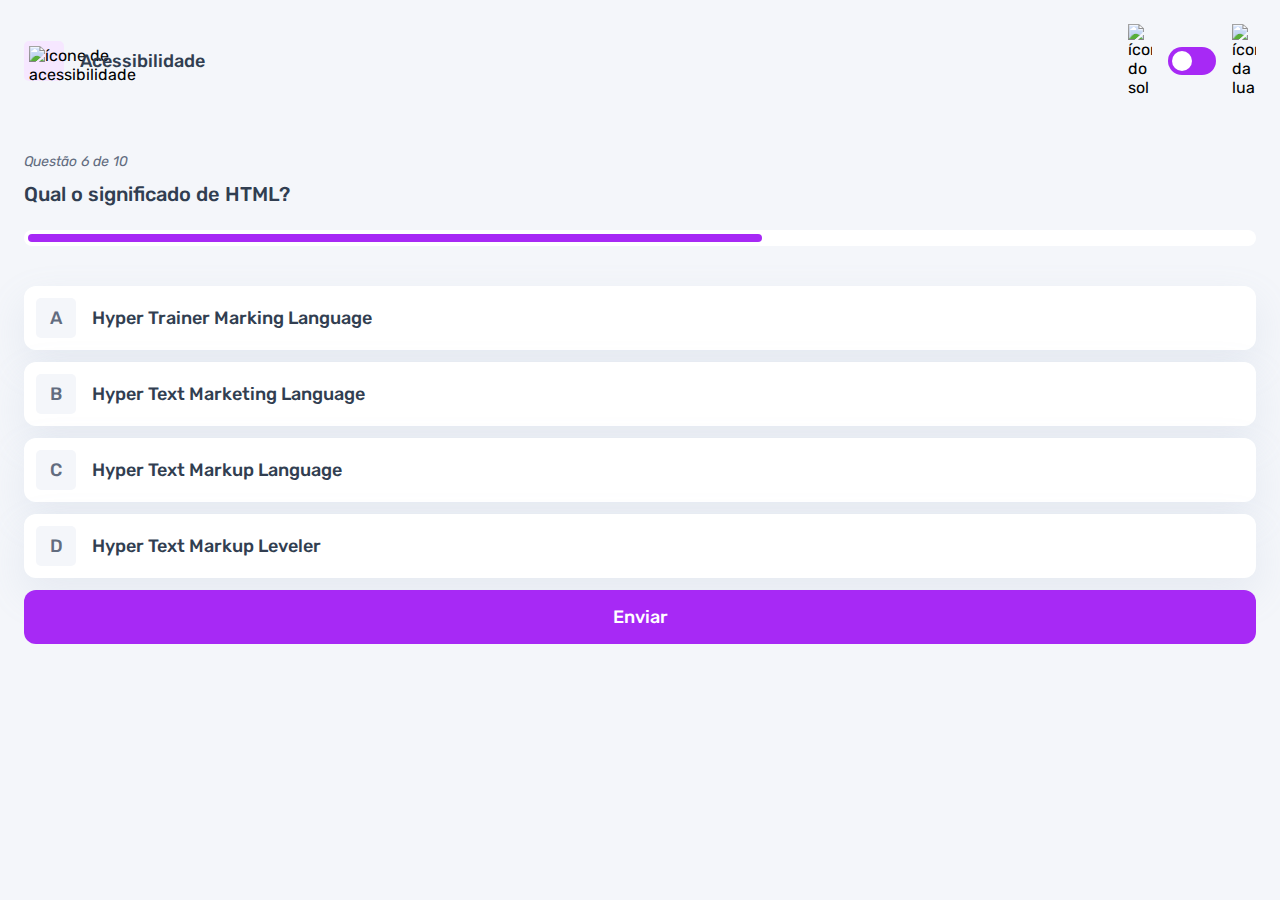
==== pages/quiz/quiz.html @ 2593b946 "adicionado o efeito de seleção nas alternativas" ====
<!DOCTYPE html>
<html lang="en">
<head>
    <meta charset="UTF-8">
    <meta name="viewport" content="width=device-width, initial-scale=1.0">
    <link rel="preconnect" href="https://fonts.googleapis.com">
    <link rel="preconnect" href="https://fonts.gstatic.com" crossorigin>
    <link href="https://fonts.googleapis.com/css2?family=Rubik:ital,wght@0,300..900;1,300..900&display=swap" rel="stylesheet">
    <link rel="stylesheet" href="quiz.css">
    <title>Quiz App</title>
</head>
<body>
    <header>
        <div class="assunto">
            <div class="assunto_icone">
                <img src="../../assets/images/icon-accessibility.svg" alt="ícone de acessibilidade">
            </div>

            <h1>Acessibilidade</h1>
        </div>

        <div class="tema">
            <img src="../../assets/images/icon-sun-dark.svg" alt="ícone do sol">
            <button>
                <div></div>
            </button>
            <img src="../../assets/images/icon-moon-dark.svg" alt="ícone da lua">
        </div>
    </header>

    <main>
        <section class="pergunta">
            <p>Questão 6 de 10</p>

            <h2>Qual o significado de HTML?</h2>

            <div class="barra_progresso">
                <div></div>
            </div>
        </section>

        <section class="alternativas">
            <form action="">
              <label for="alternativa_a">
                <input type="radio" id="alternativa_a" name="alternativa">

                <div>
                    <span>A</span>
                    Hyper Trainer Marking Language
                </div>
              </label>

              <label for="alternativa_b">
                <input type="radio" id="alternativa_b" name="alternativa">

                <div>
                    <span>B</span>
                    Hyper Text Marketing Language
                </div>
              </label>

              <label for="alternativa_c">
                <input type="radio" id="alternativa_c" name="alternativa">

                <div>
                    <span>C</span>
                    Hyper Text Markup Language
                </div>
              </label>

              <label for="alternativa_d">
                <input type="radio" id="alternativa_d" name="alternativa">

                <div>
                    <span>D</span>
                    Hyper Text Markup Leveler
                </div>
              </label>
            </form>

            <button>Enviar</button>
        </section>
    </main>
</body>
</html>
---- pages/quiz/quiz.css ----
*{
    margin:0;
    padding: 0;
    box-sizing: border-box;
    font-family: "Rubik", sans-serif;
    -webkit-font-smoothing: antialiased;
}

:root{
    --bg-color:#f4f6fa; 
    --purple:#a729f5;
    --primary-text-color: #313e51;
    --secundary-text-color: #626c7f;
    --button-bg:#fff;
    --shadow: 0px 16px 40px 0px rgba(143, 160, 193, 0.14);
    --bg-html: #fff1e9;
    --bg-css: #e0fdef;
    --bg-javascript: #ebf0ff;
    --bg-acessibilidade: #f6e7ff;
    --white: #fff;
    --green: #26d782;
    --red: #ee5454;
    --bg-mobile: url(../../assets/images/pattern-background-mobile-light.svg);
    --bg-desktop: url(../../assets/images/pattern-background-desktop-light.svg);
}

body.escuro {
    --bg-color:#313e51; 
    --bg-mobile: url(../../assets/images/pattern-background-mobile-dark.svg);
    --bg-desktop: url(../../assets/images/pattern-background-desktop-dark.svg);
    --primary-text-color: #fff;
    --secundary-text-color: #abc1e1;
    --button-bg:#3b4d66;
    --shadow: 0px 16px 40px 0px rgba(49, 62, 81, 0.14);
}

body{
    height: 100svh;
    background: var(--bg-mobile) var(--bg-color);
    background-repeat: no-repeat;
    background-size: cover;
}

header{
    display: flex;
    justify-content: space-between;
    padding: 16px 24px;
}

.assunto{
    display: flex;
    align-items: center;
    gap: 16px;
}

.assunto_icone {
    background: var(--bg-acessibilidade);
    width: 40px;
    height: 40px;
    padding: 5px;
    border-radius: 5px;
}

.assunto_icone img {
    width: 100%
}

.assunto h1{
    font-size: 18px;
    font-weight: 500;
    color: var(--primary-text-color);
}

.tema{
    padding: 8px 0;
    display: flex;
    align-items: center;
    gap: 8px;
}

.tema img{
    width: 16px;
}

.tema button{
    height: 20px;
    width: 32px;
    background:var(--purple);
    border: 0;
    border-radius: 999px;
    padding: 4px;
}

.tema button div{
    background: var(--white);
    width: 12px;
    height: 12px;
    border-radius: 999px;
}

main{
    padding: 32px 24px;
}

.pergunta{
    margin-bottom: 40px ;
}

.pergunta p {
    font-style: italic;
    font-size: 14px;
    color: var(--secundary-text-color);
    margin-bottom: 12px;
}

.pergunta h2 {
    font-size: 20px;
    font-weight: 500;
    color:var(--primary-text-color);
    line-height: 24px;
    margin-bottom: 24px;
}

.barra_progresso {
    background: var(--button-bg);
    height: 16px;
    padding: 4px;
    border-radius: 999px;
}

.barra_progresso div {
    height: 100%;
    width: 60%;
    background: var(--purple) ;
    border-radius: 999px;
}

.alternativas form{
    display:flex;
    flex-direction: column;
    gap: 12px;
    margin-bottom: 12px;
}

.alternativas label{
    display:block;
    background: var(--button-bg);
    padding: 12px;
    font-size: 18px;
    font-weight: 500;
    border-radius: 12px;
    box-shadow: var(--shadow);
    color: var(--primary-text-color);
}

.alternativas label:has(input:checked){
    outline: 3px solid var(--purple);

    & span {
        background: var(--purple);
        color: var(--white);
    }
    
}

.alternativas input{
    display:none;
}

.alternativas div{
    display: flex;
    align-items: center;
    gap: 16px;
}

.alternativas div span {
    width: 40px;
    height: 40px;
    background:var(--bg-color);
    border-radius: 5px;
    color:var(--secundary-text-color);

    display:flex;
    align-items: center;
    justify-content: center;
    flex-shrink: 0;
}

.alternativas button{
    padding: 16px;
    border-radius:12px;
    border: none;
    background: var(--purple);
    color: var(--white);
    width: 100%;

    font-size: 18px;
    font-weight: 500;
}

@media(min-width: 1100px){
    .tema {
        gap: 16px;
    }

    .tema img {
        width: 24px;
    }

    .tema button {
        width: 48px;
        height: 28px;
    }

    .tema button div{
        width: 20px;
        height: 20px;
    }
}
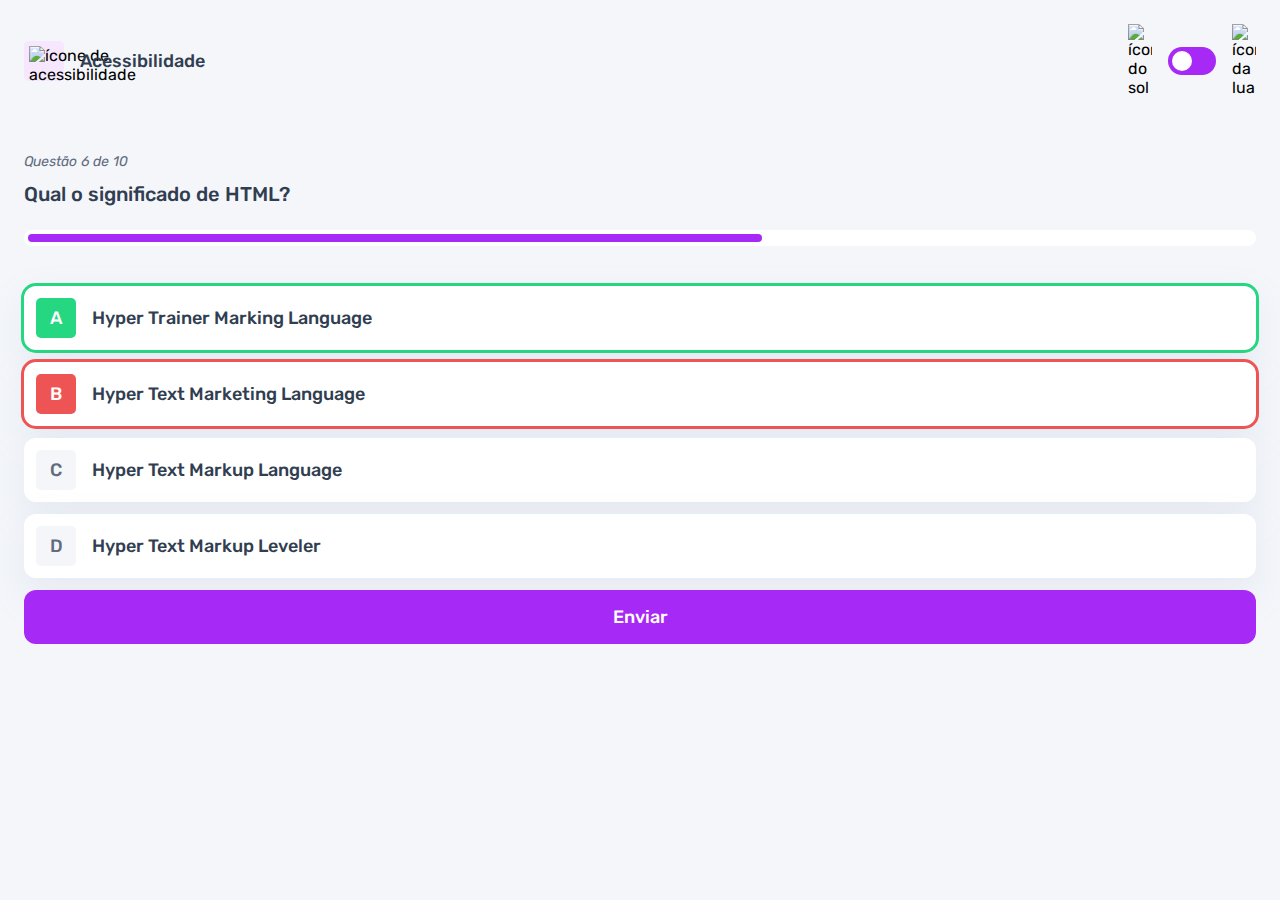
==== commit ffc1d097: "adicionado o efeito para alternativas corretas e erradas" ====
--- a/pages/quiz/quiz.html
+++ b/pages/quiz/quiz.html
@@ -41,7 +41,7 @@
 
         <section class="alternativas">
             <form action="">
-              <label for="alternativa_a">
+              <label for="alternativa_a" id="correta">
                 <input type="radio" id="alternativa_a" name="alternativa">
 
                 <div>
@@ -50,7 +50,7 @@
                 </div>
               </label>
 
-              <label for="alternativa_b">
+              <label for="alternativa_b" id="errada">
                 <input type="radio" id="alternativa_b" name="alternativa">
 
                 <div>
--- a/pages/quiz/quiz.css
+++ b/pages/quiz/quiz.css
@@ -159,8 +159,25 @@
     & span {
         background: var(--purple);
         color: var(--white);
-    }
-    
+    }     
+}
+
+.alternativas label#correta {
+    outline: 3px solid var(--green);
+
+    & span{
+        background:var(--green);
+        color:var(--white);
+    }
+}
+
+.alternativas label#errada{
+        outline: 3px solid var(--red);
+
+      & span {
+        background: var(--red);
+        color: var(--white);
+      } 
 }
 
 .alternativas input{
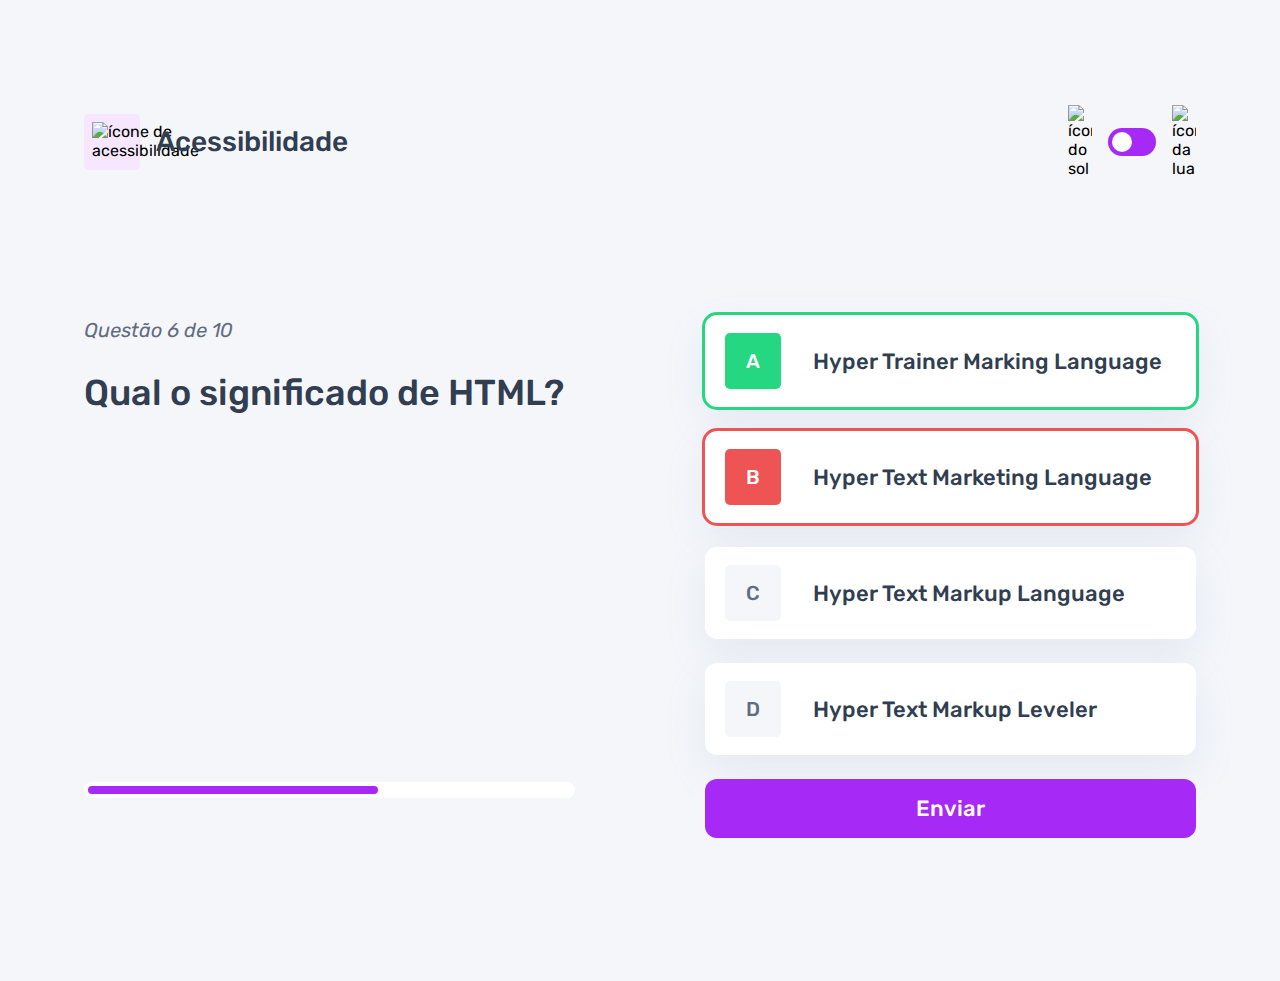
==== commit 214c26fc: "adicionada a responsividade para o deesktop" ====
--- a/pages/quiz/quiz.html
+++ b/pages/quiz/quiz.html
@@ -30,10 +30,11 @@
 
     <main>
         <section class="pergunta">
-            <p>Questão 6 de 10</p>
+            <div>
+                <p>Questão 6 de 10</p>
 
-            <h2>Qual o significado de HTML?</h2>
-
+                <h2>Qual o significado de HTML?</h2>
+            </div>
             <div class="barra_progresso">
                 <div></div>
             </div>
--- a/pages/quiz/quiz.css
+++ b/pages/quiz/quiz.css
@@ -216,6 +216,22 @@
 }
 
 @media(min-width: 1100px){
+    header{
+        margin-block: 81px;
+        max-width: 1160px;
+        margin-inline: auto;
+    }
+
+    .assunto_icone  {
+        width: 56px;
+        height: 56px;
+        padding: 8px;
+    }
+
+    .assunto h1{
+        font-size: 28px;
+    }
+
     .tema {
         gap: 16px;
     }
@@ -233,4 +249,58 @@
         width: 20px;
         height: 20px;
     }
+
+    main{
+        max-width: 1160px;
+        margin-inline: auto;
+
+        display: flex;
+        gap: 130px;
+    }
+
+    section{
+        width:100%;
+    }
+
+    .pergunta{
+        display: flex;
+        flex-direction: column;
+        justify-content: space-between;
+    }
+
+    .pergunta p {
+        font-size: 20px;
+        line-height: 30px;
+        margin-bottom: 27px;
+    }
+
+    .pergunta h2 {
+        font-size: 36px;
+        line-height: 42px;
+
+    }
+
+    .alternativas form{
+        gap: 24px;
+        margin-bottom: 24px;
+    }
+
+    .alternativas label {
+        font-size: 22px;
+        padding: 18px 20px;
+    }
+
+    .alternativas div {
+        gap: 32px;
+    }
+
+    .alternativas div span{
+        width: 56px;
+        height: 56px;
+        font-size: 20px;
+    }
+
+    .alternativas button{
+        font-size: 22px;
+    }
 }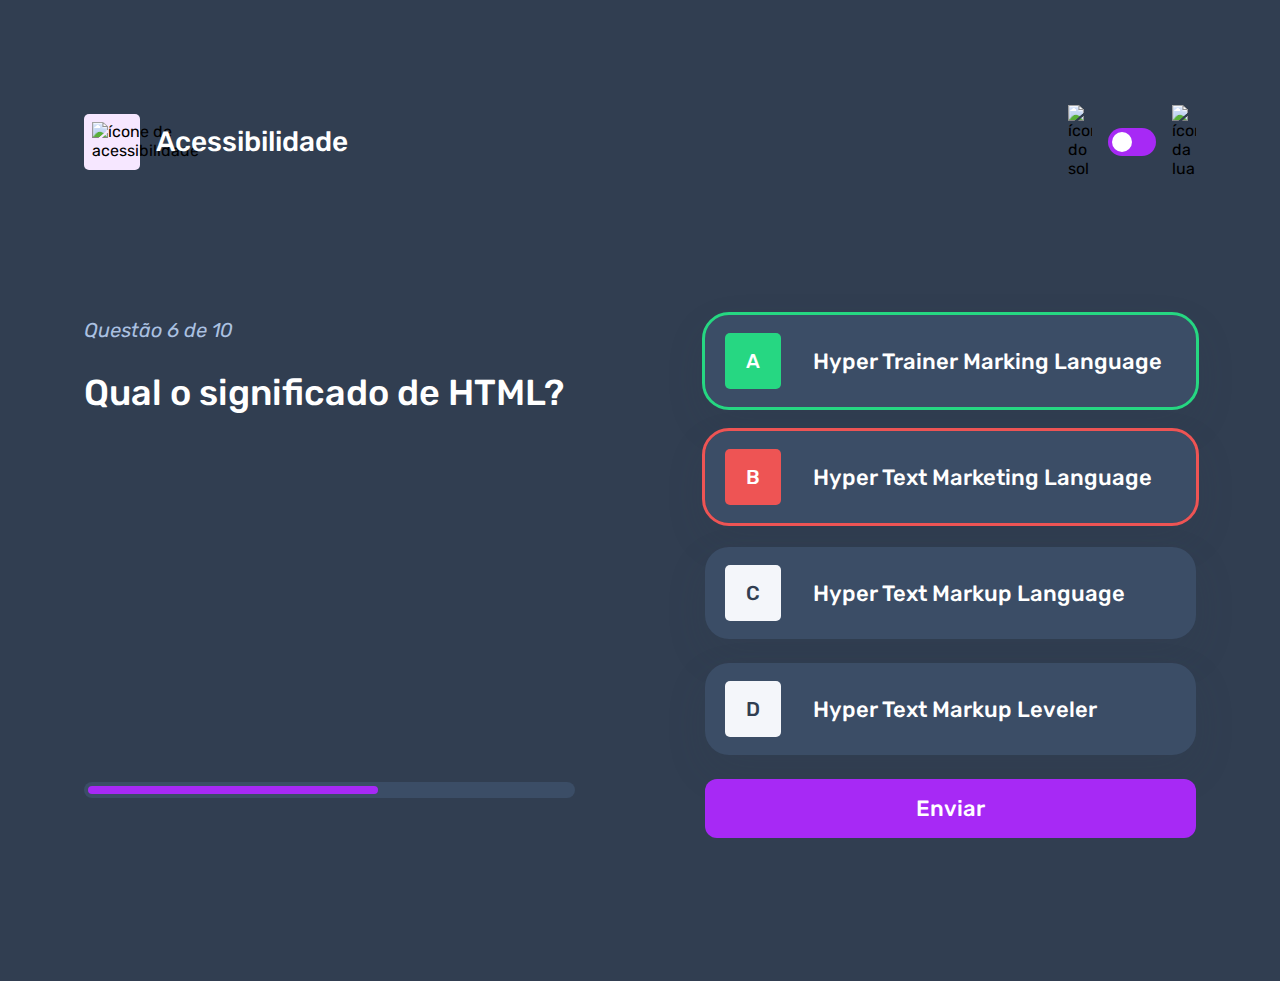
==== commit 74556132: "ajuste das cores no tema dark" ====
--- a/pages/quiz/quiz.html
+++ b/pages/quiz/quiz.html
@@ -9,7 +9,7 @@
     <link rel="stylesheet" href="quiz.css">
     <title>Quiz App</title>
 </head>
-<body>
+<body class="escuro">
     <header>
         <div class="assunto">
             <div class="assunto_icone">
--- a/pages/quiz/quiz.css
+++ b/pages/quiz/quiz.css
@@ -8,7 +8,10 @@
 
 :root{
     --bg-color:#f4f6fa; 
+    --bg-span: #f4f6fa;
+    --color-span: #626c7f;
     --purple:#a729f5;
+    --purple-hover:rgba(167, 41, 245, 0.7);
     --primary-text-color: #313e51;
     --secundary-text-color: #626c7f;
     --button-bg:#fff;
@@ -26,6 +29,7 @@
 
 body.escuro {
     --bg-color:#313e51; 
+    --color-span: #313e51;
     --bg-mobile: url(../../assets/images/pattern-background-mobile-dark.svg);
     --bg-desktop: url(../../assets/images/pattern-background-desktop-dark.svg);
     --primary-text-color: #fff;
@@ -151,6 +155,14 @@
     border-radius: 12px;
     box-shadow: var(--shadow);
     color: var(--primary-text-color);
+    cursor: pointer;
+}
+
+.alternativas label:hover {
+    & span {
+        background: var(--bg-acessibilidade);
+        color: var(--purple) ;
+    }
 }
 
 .alternativas label:has(input:checked){
@@ -191,11 +203,12 @@
 }
 
 .alternativas div span {
+    display: block;
     width: 40px;
     height: 40px;
-    background:var(--bg-color);
+    background:var(--bg-span);
     border-radius: 5px;
-    color:var(--secundary-text-color);
+    color:var(--color-span);
 
     display:flex;
     align-items: center;
@@ -213,6 +226,12 @@
 
     font-size: 18px;
     font-weight: 500;
+    transition: background 0.3s;
+}
+
+.alternativas button:hover{
+    background: var(--purple-hover) ;
+    cursor: pointer;
 }
 
 @media(min-width: 1100px){
@@ -288,6 +307,7 @@
     .alternativas label {
         font-size: 22px;
         padding: 18px 20px;
+        border-radius: 24px;
     }
 
     .alternativas div {
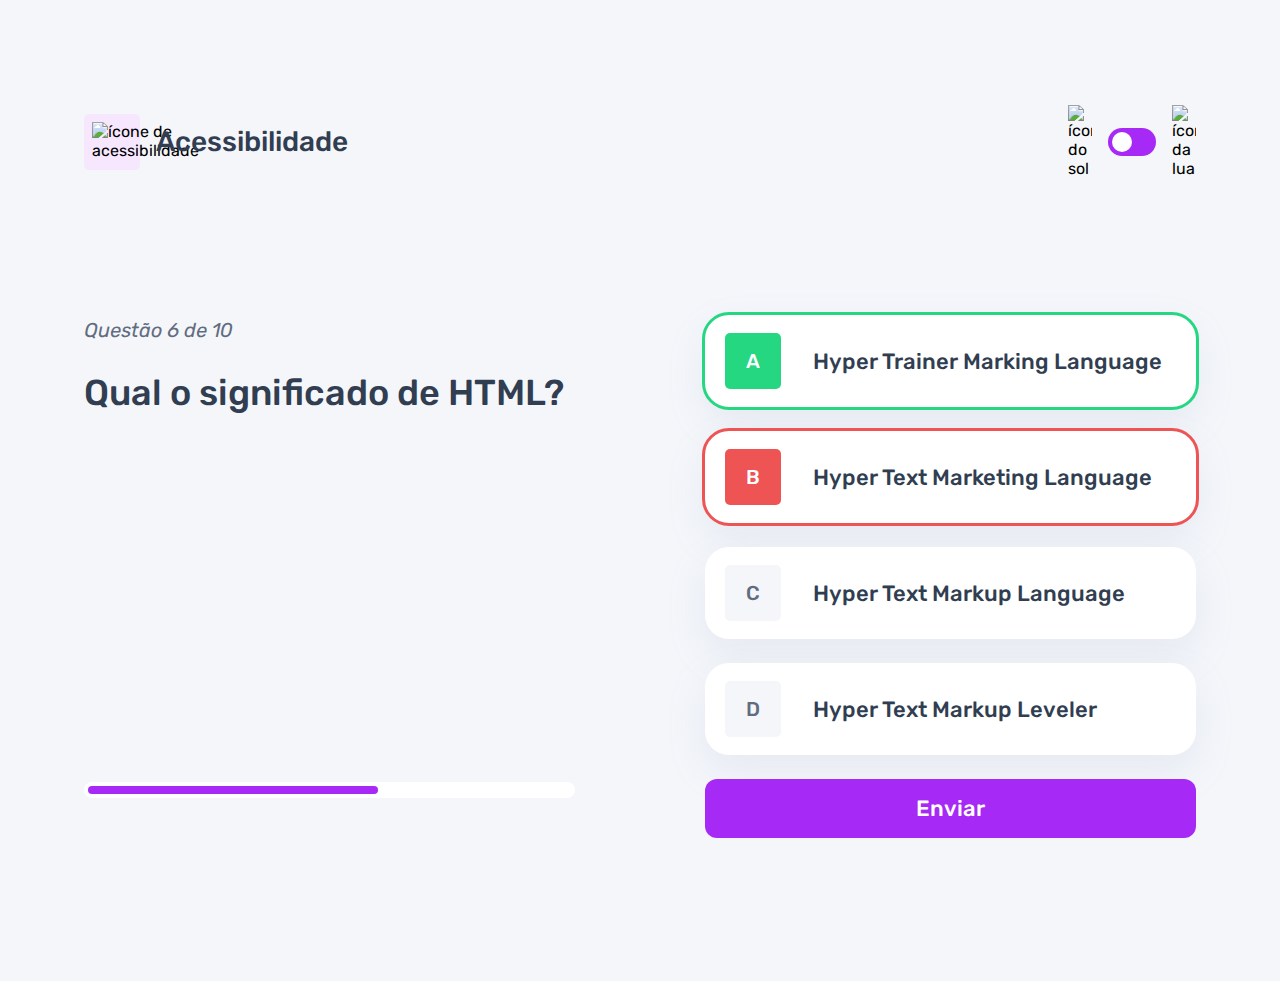
==== commit 33c4928c: "ajuste do fundo para o desktop no quiz.html" ====
--- a/pages/quiz/quiz.html
+++ b/pages/quiz/quiz.html
@@ -9,7 +9,7 @@
     <link rel="stylesheet" href="quiz.css">
     <title>Quiz App</title>
 </head>
-<body class="escuro">
+<body>
     <header>
         <div class="assunto">
             <div class="assunto_icone">
--- a/pages/quiz/quiz.css
+++ b/pages/quiz/quiz.css
@@ -235,6 +235,11 @@
 }
 
 @media(min-width: 1100px){
+    body{
+        background: var(--bg-desktop) var(--bg-color);
+        background-size: cover;
+        background-repeat: no-repeat;
+    }
     header{
         margin-block: 81px;
         max-width: 1160px;
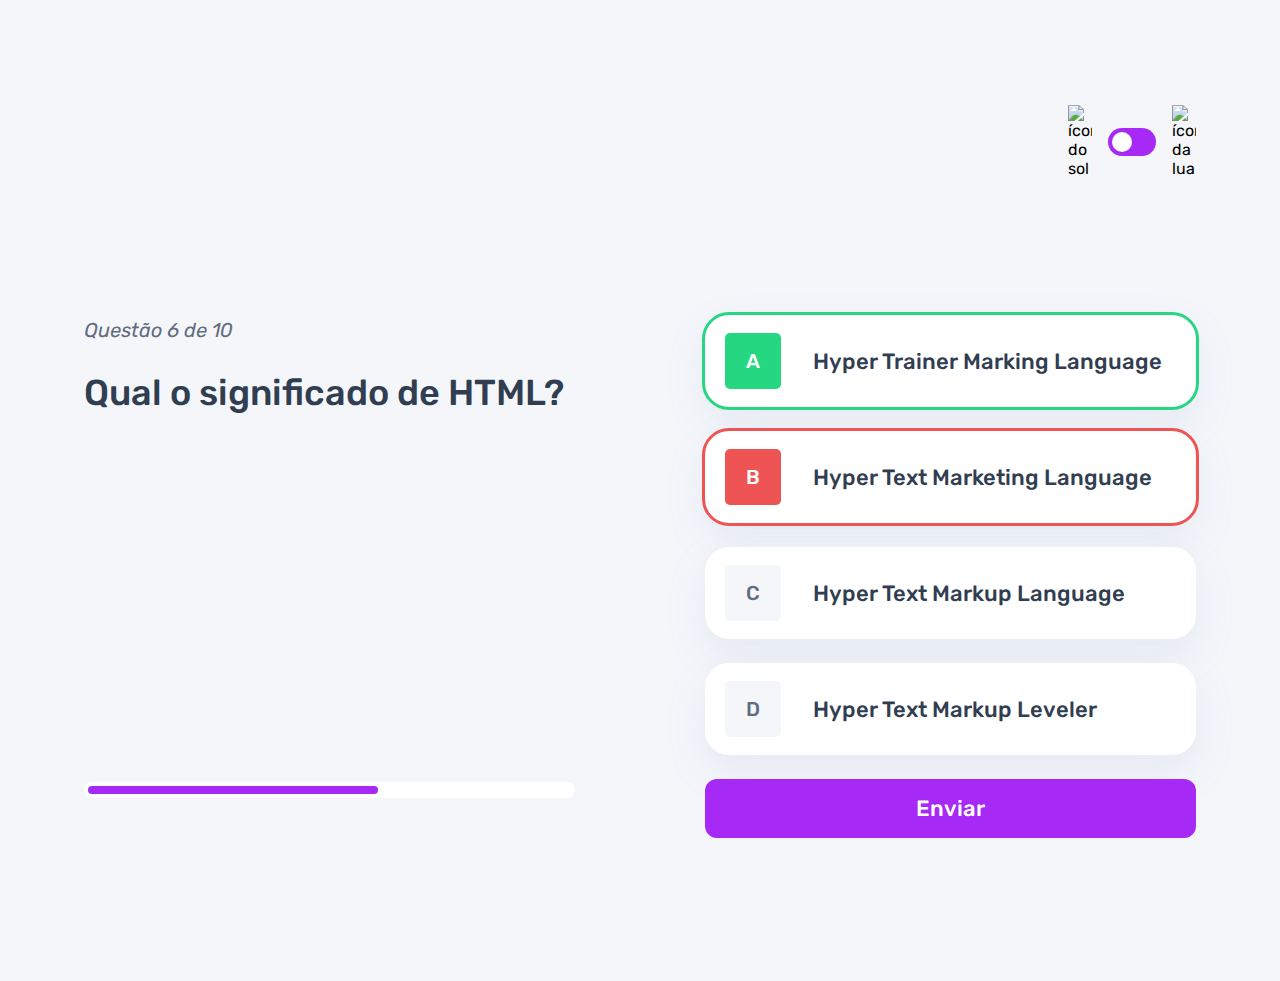
==== commit 06549e6e: "alteração dinamica do assunto da pagina" ====
--- a/pages/quiz/quiz.html
+++ b/pages/quiz/quiz.html
@@ -7,16 +7,17 @@
     <link rel="preconnect" href="https://fonts.gstatic.com" crossorigin>
     <link href="https://fonts.googleapis.com/css2?family=Rubik:ital,wght@0,300..900;1,300..900&display=swap" rel="stylesheet">
     <link rel="stylesheet" href="quiz.css">
+    <script src="./quiz.js" type="module" defer></script>
     <title>Quiz App</title>
 </head>
 <body>
     <header>
         <div class="assunto">
             <div class="assunto_icone">
-                <img src="../../assets/images/icon-accessibility.svg" alt="ícone de acessibilidade">
+                <img src="" alt="">
             </div>
 
-            <h1>Acessibilidade</h1>
+            <h1></h1>
         </div>
 
         <div class="tema">
--- a/pages/quiz/quiz.css
+++ b/pages/quiz/quiz.css
@@ -58,11 +58,26 @@
 }
 
 .assunto_icone {
-    background: var(--bg-acessibilidade);
     width: 40px;
     height: 40px;
     padding: 5px;
     border-radius: 5px;
+}
+
+.assunto_icone.html{
+    background: var(--bg-html);
+}
+
+.assunto_icone.css{
+    background: var(--bg-css) ;
+}
+
+.assunto_icone.javascript{
+    background: var(--bg-javascript);
+}
+
+.assunto_icone.acessibilidade{
+    background: var(--bg-acessibilidade);
 }
 
 .assunto_icone img {
@@ -93,6 +108,8 @@
     border: 0;
     border-radius: 999px;
     padding: 4px;
+    display: flex;
+    cursor: pointer;
 }
 
 .tema button div{
@@ -240,6 +257,7 @@
         background-size: cover;
         background-repeat: no-repeat;
     }
+    
     header{
         margin-block: 81px;
         max-width: 1160px;
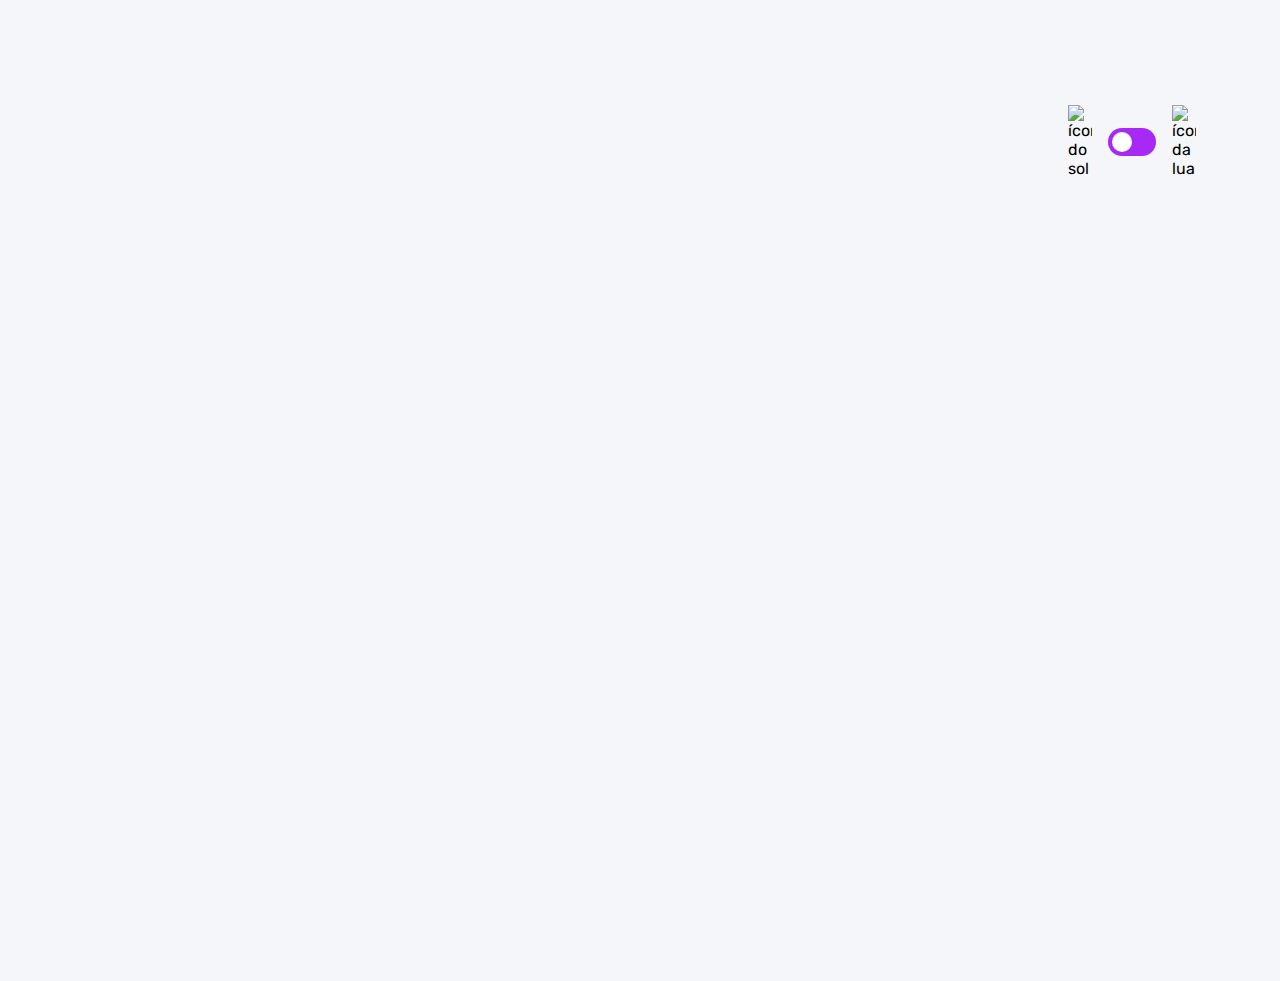
==== commit e654dcd0: "adicionadas as funções de buscar as perguntas e montar as perguntas no html" ====
--- a/pages/quiz/quiz.html
+++ b/pages/quiz/quiz.html
@@ -30,58 +30,7 @@
     </header>
 
     <main>
-        <section class="pergunta">
-            <div>
-                <p>Questão 6 de 10</p>
-
-                <h2>Qual o significado de HTML?</h2>
-            </div>
-            <div class="barra_progresso">
-                <div></div>
-            </div>
-        </section>
-
-        <section class="alternativas">
-            <form action="">
-              <label for="alternativa_a" id="correta">
-                <input type="radio" id="alternativa_a" name="alternativa">
-
-                <div>
-                    <span>A</span>
-                    Hyper Trainer Marking Language
-                </div>
-              </label>
-
-              <label for="alternativa_b" id="errada">
-                <input type="radio" id="alternativa_b" name="alternativa">
-
-                <div>
-                    <span>B</span>
-                    Hyper Text Marketing Language
-                </div>
-              </label>
-
-              <label for="alternativa_c">
-                <input type="radio" id="alternativa_c" name="alternativa">
-
-                <div>
-                    <span>C</span>
-                    Hyper Text Markup Language
-                </div>
-              </label>
-
-              <label for="alternativa_d">
-                <input type="radio" id="alternativa_d" name="alternativa">
-
-                <div>
-                    <span>D</span>
-                    Hyper Text Markup Leveler
-                </div>
-              </label>
-            </form>
-
-            <button>Enviar</button>
-        </section>
+       
     </main>
 </body>
 </html>--- a/pages/quiz/quiz.css
+++ b/pages/quiz/quiz.css
@@ -151,7 +151,6 @@
 
 .barra_progresso div {
     height: 100%;
-    width: 60%;
     background: var(--purple) ;
     border-radius: 999px;
 }
